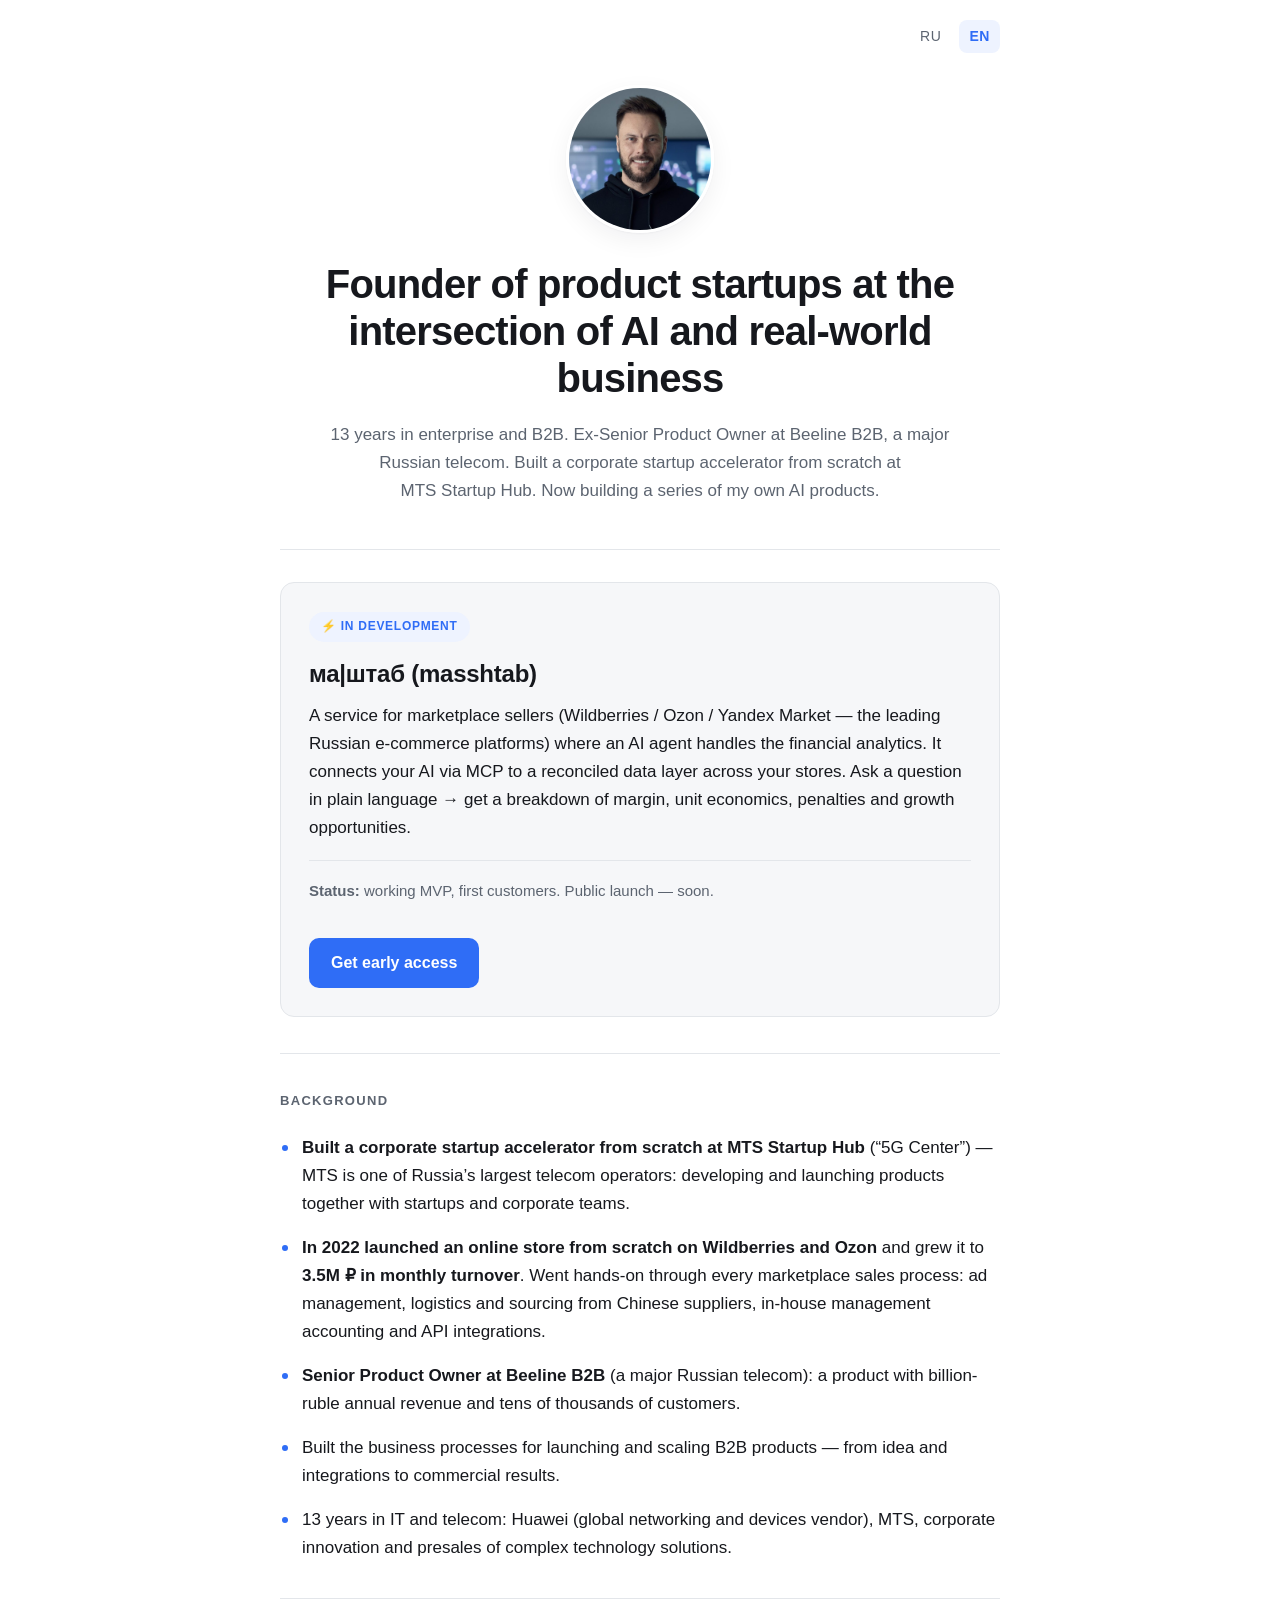
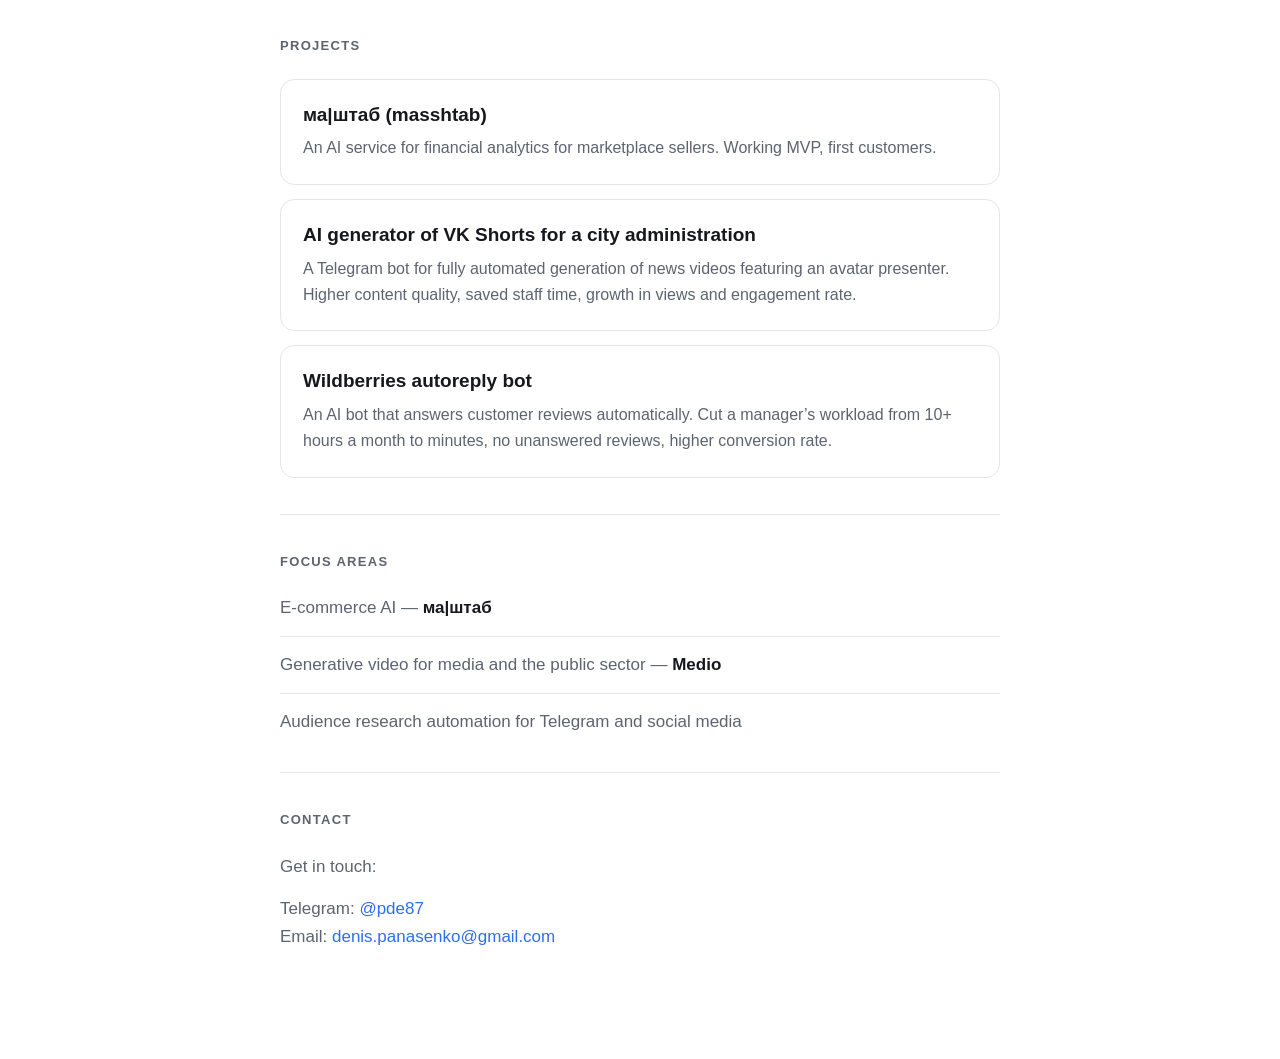
==== en/index.html @ 60e9dce1 "Переработать лендинг в имиджевый сайт фаундера ИИ-продуктов Позиционирование меняется с услуги по пр" ====
<!DOCTYPE html>
<html lang="en">
<head>
<meta charset="utf-8">
<meta name="viewport" content="width=device-width, initial-scale=1">
<title>Denis Panasenko — founder of product startups at the intersection of AI and real-world business</title>
<meta name="description" content="13 years in enterprise and B2B. Ex-Senior Product Owner at Beeline B2B, a major Russian telecom. Built a corporate startup accelerator at MTS Startup Hub. Now building a series of my own AI products.">
<link rel="canonical" href="https://dpanasenko-tech.github.io/en/">
<link rel="alternate" hreflang="ru" href="https://dpanasenko-tech.github.io/">
<link rel="alternate" hreflang="en" href="https://dpanasenko-tech.github.io/en/">
<link rel="alternate" hreflang="x-default" href="https://dpanasenko-tech.github.io/">
<meta property="og:type" content="profile">
<meta property="og:locale" content="en_US">
<meta property="og:title" content="Denis Panasenko — founder of product startups at the intersection of AI and real-world business">
<meta property="og:description" content="13 years in enterprise and B2B. Now building a series of my own AI products. Flagship — ма|штаб, AI financial analytics for marketplace sellers.">
<meta property="og:url" content="https://dpanasenko-tech.github.io/en/">
<meta property="og:image" content="https://dpanasenko-tech.github.io/assets/img/me.jpg">
<meta name="twitter:card" content="summary">
<link rel="stylesheet" href="/assets/css/style.css">
</head>
<body>
<div class="wrap">

  <nav class="lang" aria-label="Language">
    <a href="/" hreflang="ru" lang="ru">RU</a>
    <span class="is-active" aria-current="true">EN</span>
  </nav>

  <header class="hero">
    <img src="/assets/img/me.jpg" width="148" height="148" alt="Denis Panasenko">
    <h1>Founder of product startups at the intersection of AI and real-world business</h1>
    <p>13 years in enterprise and B2B. Ex-Senior Product Owner at Beeline B2B, a major Russian telecom. Built a corporate startup accelerator from scratch at MTS&nbsp;Startup&nbsp;Hub. Now building a series of my own AI products.</p>
  </header>

  <section aria-labelledby="flagship-title">
    <div class="flagship">
      <span class="badge">⚡ In development</span>
      <h3 id="flagship-title"><span lang="ru">ма|штаб</span> (masshtab)</h3>
      <p>A service for marketplace sellers (Wildberries / Ozon / Yandex Market — the leading Russian e-commerce platforms) where an AI agent handles the financial analytics. It connects your AI via MCP to a reconciled data layer across your stores. Ask a question in plain language → get a breakdown of margin, unit economics, penalties and growth opportunities.</p>
      <p class="status"><strong>Status:</strong> working MVP, first customers. Public launch — soon.</p>
      <a class="cta" href="https://t.me/pde87" rel="noopener">Get early access</a>
    </div>
  </section>

  <section aria-labelledby="background-title">
    <h2 id="background-title">Background</h2>
    <ul class="bullets">
      <li><strong>Built a corporate startup accelerator from scratch at MTS Startup Hub</strong> (“5G Center”) — MTS is one of Russia’s largest telecom operators: developing and launching products together with startups and corporate teams.</li>
      <li><strong>In 2022 launched an online store from scratch on Wildberries and Ozon</strong> and grew it to <strong>3.5M ₽ in monthly turnover</strong>. Went hands-on through every marketplace sales process: ad management, logistics and sourcing from Chinese suppliers, in-house management accounting and API integrations.</li>
      <li><strong>Senior Product Owner at Beeline B2B</strong> (a major Russian telecom): a product with billion-ruble annual revenue and tens of thousands of customers.</li>
      <li>Built the business processes for launching and scaling B2B products — from idea and integrations to commercial results.</li>
      <li>13 years in IT and telecom: Huawei (global networking and devices vendor), MTS, corporate innovation and presales of complex technology solutions.</li>
    </ul>
  </section>

  <section aria-labelledby="projects-title">
    <h2 id="projects-title">Projects</h2>
    <div class="cards">
      <article class="card">
        <h3><span lang="ru">ма|штаб</span> (masshtab)</h3>
        <p>An AI service for financial analytics for marketplace sellers. Working MVP, first customers.</p>
      </article>
      <article class="card">
        <h3>AI generator of VK Shorts for a city administration</h3>
        <p>A Telegram bot for fully automated generation of news videos featuring an avatar presenter. Higher content quality, saved staff time, growth in views and engagement rate.</p>
      </article>
      <article class="card">
        <h3>Wildberries autoreply bot</h3>
        <p>An AI bot that answers customer reviews automatically. Cut a manager’s workload from 10+ hours a month to minutes, no unanswered reviews, higher conversion rate.</p>
      </article>
    </div>
  </section>

  <section aria-labelledby="tracks-title">
    <h2 id="tracks-title">Focus areas</h2>
    <ul class="tracks">
      <li>E-commerce AI — <strong><span lang="ru">ма|штаб</span></strong></li>
      <li>Generative video for media and the public sector — <strong>Medio</strong></li>
      <li>Audience research automation for Telegram and social media</li>
    </ul>
  </section>

  <footer class="contact">
    <section aria-labelledby="contact-title">
      <h2 id="contact-title">Contact</h2>
      <p>Get in touch:</p>
      <p>Telegram: <a href="https://t.me/pde87" rel="noopener">@pde87</a><br>
         Email: <a href="mailto:denis.panasenko@gmail.com">denis.panasenko@gmail.com</a></p>
    </section>
  </footer>

</div>
</body>
</html>
---- assets/css/style.css ----
/* Био-лендинг Дениса Панасенко — единственный стилевой файл сайта. */

:root {
  --bg: #ffffff;
  --bg-soft: #f6f7f9;
  --card: #ffffff;
  --text: #16181d;
  --muted: #5c6470;
  --line: #e3e6ea;
  --accent: #2f6df6;
  --accent-soft: #eef3ff;
  --shadow: 0 1px 2px rgba(16, 24, 40, .04), 0 8px 24px rgba(16, 24, 40, .06);
  --radius: 14px;
  --maxw: 720px;
}

@media (prefers-color-scheme: dark) {
  :root {
    --bg: #0e1116;
    --bg-soft: #151a21;
    --card: #151a21;
    --text: #e8eaed;
    --muted: #9aa4b2;
    --line: #262d37;
    --accent: #6a9bff;
    --accent-soft: #17233c;
    --shadow: 0 1px 2px rgba(0, 0, 0, .3), 0 8px 24px rgba(0, 0, 0, .35);
  }
}

* { box-sizing: border-box; }

html { -webkit-text-size-adjust: 100%; }

body {
  margin: 0;
  padding: 0 20px 72px;
  background: var(--bg);
  color: var(--text);
  font: 400 17px/1.65 -apple-system, BlinkMacSystemFont, "Segoe UI", Roboto,
        "Helvetica Neue", Arial, sans-serif;
  -webkit-font-smoothing: antialiased;
}

.wrap { max-width: var(--maxw); margin: 0 auto; }

a { color: var(--accent); text-decoration: none; }
a:hover { text-decoration: underline; }

/* --- Переключатель языков --------------------------------------------- */

.lang {
  display: flex;
  justify-content: flex-end;
  gap: 8px;
  align-items: center;
  padding: 20px 0 0;
  font-size: 14px;
  letter-spacing: .04em;
}

.lang a, .lang span {
  padding: 5px 10px;
  border-radius: 8px;
  color: var(--muted);
}

.lang .is-active {
  background: var(--accent-soft);
  color: var(--accent);
  font-weight: 600;
}

.lang a:hover { background: var(--bg-soft); text-decoration: none; }

/* --- Hero -------------------------------------------------------------- */

.hero { padding: 32px 0 44px; text-align: center; }

.hero img {
  width: 148px;
  height: 148px;
  border-radius: 50%;
  object-fit: cover;
  border: 3px solid var(--card);
  box-shadow: var(--shadow);
  display: block;
  margin: 0 auto 28px;
}

h1 {
  font-size: clamp(28px, 5.2vw, 40px);
  line-height: 1.18;
  letter-spacing: -.02em;
  margin: 0 0 18px;
  font-weight: 700;
}

.hero p {
  margin: 0;
  color: var(--muted);
  font-size: 17px;
  max-width: 620px;
  margin-inline: auto;
}

/* --- Секции ------------------------------------------------------------ */

section { padding: 36px 0; border-top: 1px solid var(--line); }

h2 {
  font-size: 13px;
  text-transform: uppercase;
  letter-spacing: .1em;
  color: var(--muted);
  font-weight: 600;
  margin: 0 0 22px;
}

h3 { font-size: 19px; line-height: 1.35; margin: 0 0 8px; font-weight: 650; }

p { margin: 0 0 14px; }
p:last-child { margin-bottom: 0; }

/* --- Флагманский блок «ма|штаб» ---------------------------------------- */

.flagship {
  background: var(--bg-soft);
  border: 1px solid var(--line);
  border-radius: var(--radius);
  padding: 28px;
  margin-top: -4px;
}

.badge {
  display: inline-block;
  font-size: 12px;
  font-weight: 600;
  letter-spacing: .06em;
  text-transform: uppercase;
  color: var(--accent);
  background: var(--accent-soft);
  border-radius: 999px;
  padding: 5px 12px;
  margin-bottom: 16px;
}

.flagship h3 { font-size: 24px; letter-spacing: -.01em; margin-bottom: 12px; }

.status {
  color: var(--muted);
  font-size: 15px;
  border-top: 1px solid var(--line);
  margin-top: 18px;
  padding-top: 18px;
}

.cta {
  display: inline-block;
  margin-top: 20px;
  padding: 12px 22px;
  border-radius: 10px;
  background: var(--accent);
  color: #fff;
  font-weight: 600;
  font-size: 16px;
}

.cta:hover { text-decoration: none; opacity: .88; }

/* --- Списки ------------------------------------------------------------ */

ul { margin: 0; padding: 0; list-style: none; }

.bullets li {
  position: relative;
  padding-left: 22px;
  margin-bottom: 16px;
}

.bullets li::before {
  content: "";
  position: absolute;
  left: 2px;
  top: 11px;
  width: 6px;
  height: 6px;
  border-radius: 50%;
  background: var(--accent);
}

.bullets li:last-child { margin-bottom: 0; }

/* --- Карточки проектов ------------------------------------------------- */

.cards { display: grid; gap: 14px; }

.card {
  background: var(--card);
  border: 1px solid var(--line);
  border-radius: var(--radius);
  padding: 22px;
}

.card p { color: var(--muted); font-size: 16px; }

/* --- Направления ------------------------------------------------------- */

.tracks li {
  padding: 14px 0;
  border-bottom: 1px solid var(--line);
  color: var(--muted);
}

.tracks li:first-child { padding-top: 0; }
.tracks li:last-child { border-bottom: 0; padding-bottom: 0; }
.tracks strong { color: var(--text); }

/* --- Контакты ---------------------------------------------------------- */

.contact p { color: var(--muted); }
.contact a { font-weight: 500; }

@media (max-width: 560px) {
  body { padding: 0 18px 56px; font-size: 16px; }
  .flagship, .card { padding: 20px; }
  .hero { padding: 24px 0 36px; }
}
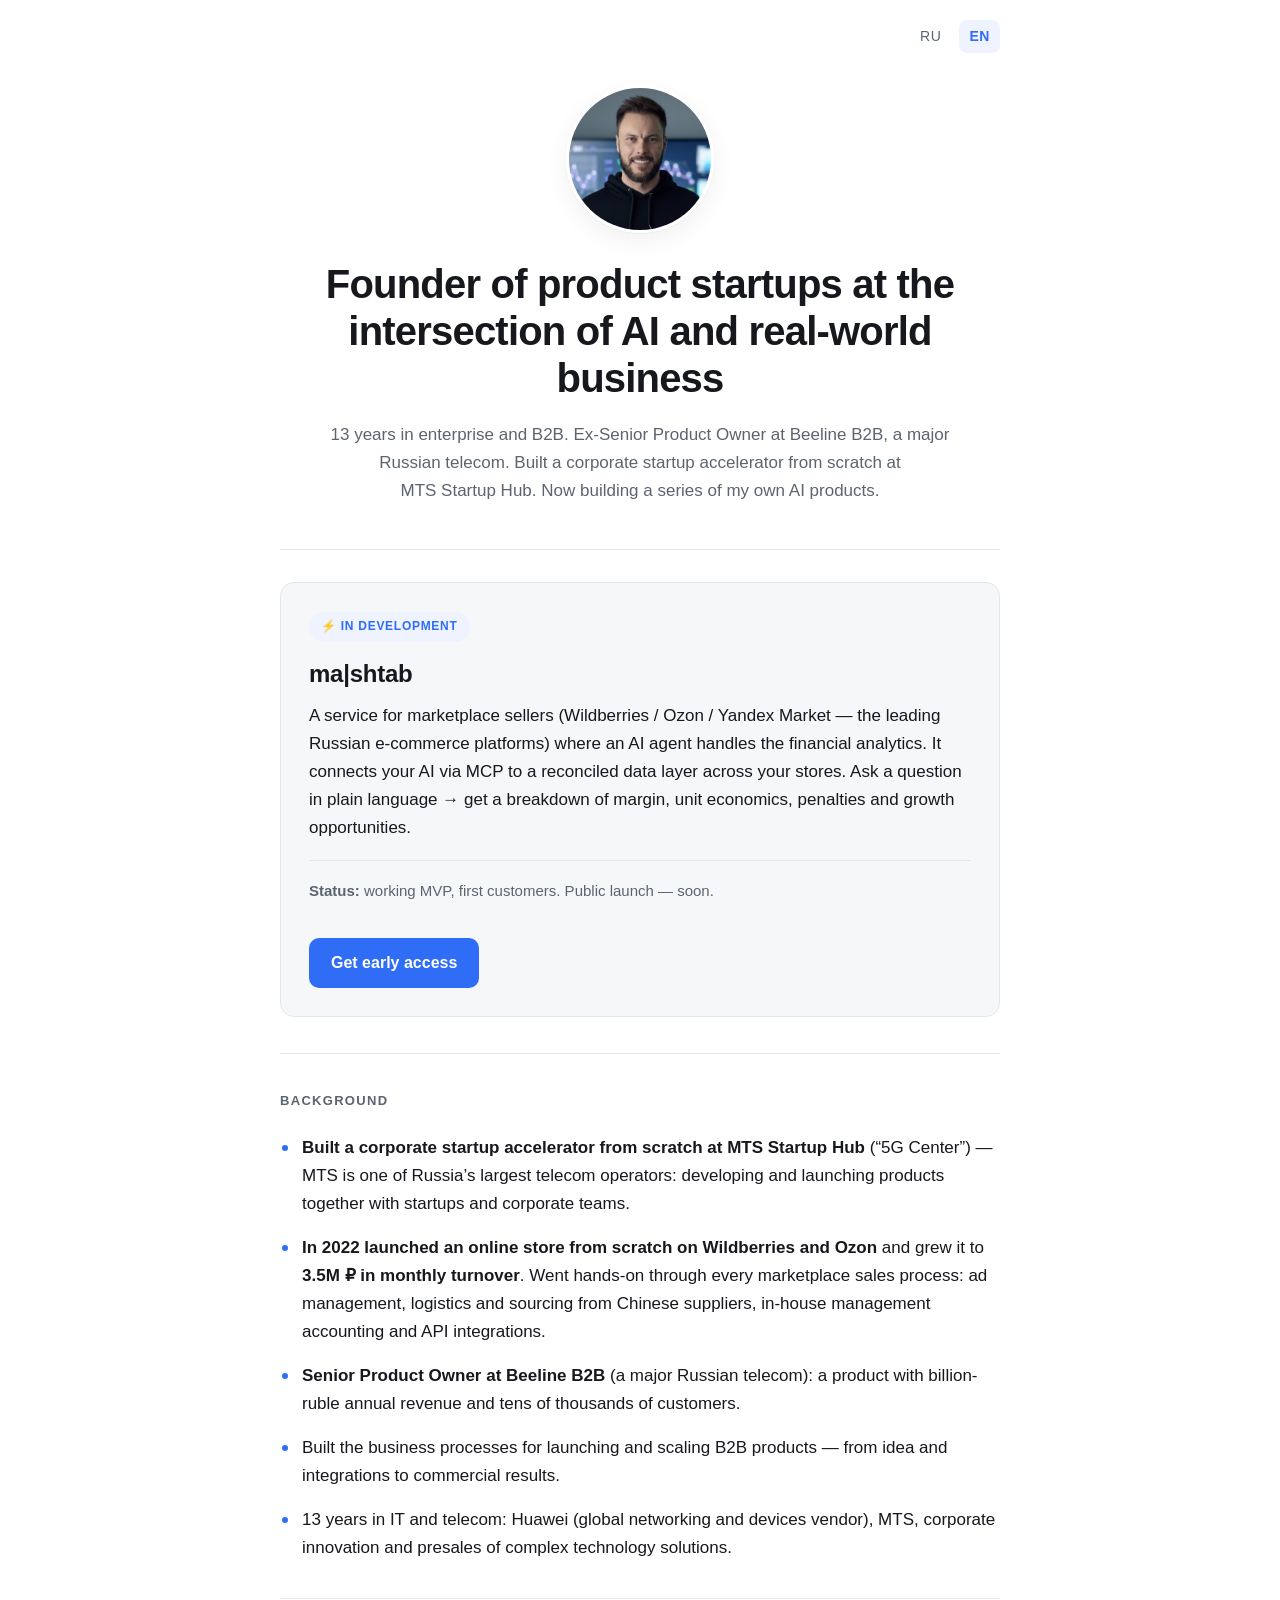
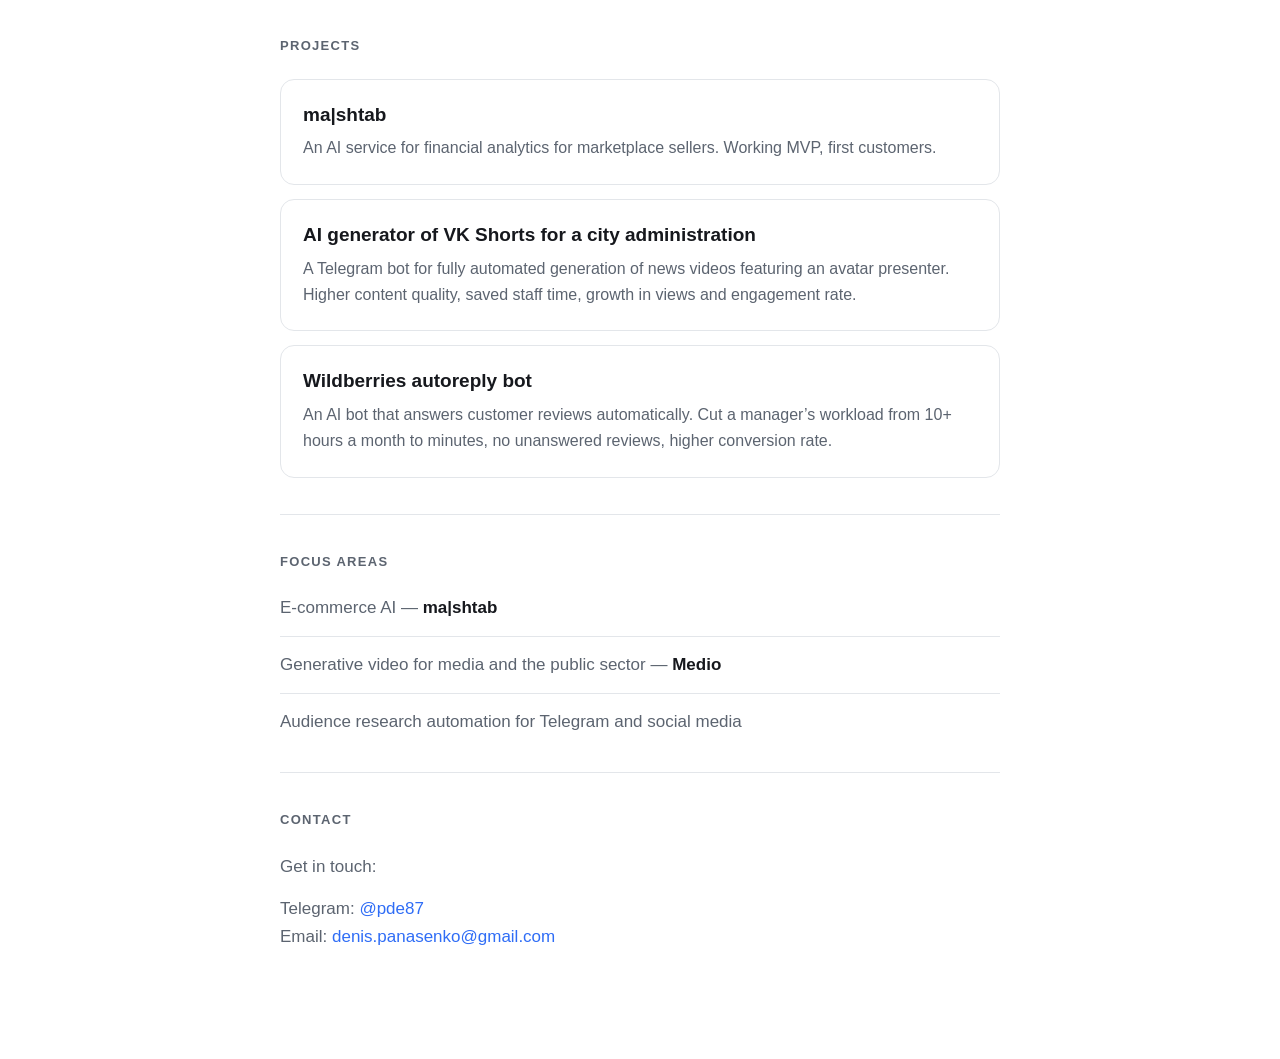
==== commit 6ca747fc: "Использовать латинское написание ma|shtab в EN-версии Кириллическое «ма|штаб» и транслитерация «mass" ====
--- a/en/index.html
+++ b/en/index.html
@@ -12,7 +12,7 @@
 <meta property="og:type" content="profile">
 <meta property="og:locale" content="en_US">
 <meta property="og:title" content="Denis Panasenko — founder of product startups at the intersection of AI and real-world business">
-<meta property="og:description" content="13 years in enterprise and B2B. Now building a series of my own AI products. Flagship — ма|штаб, AI financial analytics for marketplace sellers.">
+<meta property="og:description" content="13 years in enterprise and B2B. Now building a series of my own AI products. Flagship — ma|shtab, AI financial analytics for marketplace sellers.">
 <meta property="og:url" content="https://dpanasenko-tech.github.io/en/">
 <meta property="og:image" content="https://dpanasenko-tech.github.io/assets/img/me.jpg">
 <meta name="twitter:card" content="summary">
@@ -35,7 +35,7 @@
   <section aria-labelledby="flagship-title">
     <div class="flagship">
       <span class="badge">⚡ In development</span>
-      <h3 id="flagship-title"><span lang="ru">ма|штаб</span> (masshtab)</h3>
+      <h3 id="flagship-title">ma|shtab</h3>
       <p>A service for marketplace sellers (Wildberries / Ozon / Yandex Market — the leading Russian e-commerce platforms) where an AI agent handles the financial analytics. It connects your AI via MCP to a reconciled data layer across your stores. Ask a question in plain language → get a breakdown of margin, unit economics, penalties and growth opportunities.</p>
       <p class="status"><strong>Status:</strong> working MVP, first customers. Public launch — soon.</p>
       <a class="cta" href="https://t.me/pde87" rel="noopener">Get early access</a>
@@ -57,7 +57,7 @@
     <h2 id="projects-title">Projects</h2>
     <div class="cards">
       <article class="card">
-        <h3><span lang="ru">ма|штаб</span> (masshtab)</h3>
+        <h3>ma|shtab</h3>
         <p>An AI service for financial analytics for marketplace sellers. Working MVP, first customers.</p>
       </article>
       <article class="card">
@@ -74,7 +74,7 @@
   <section aria-labelledby="tracks-title">
     <h2 id="tracks-title">Focus areas</h2>
     <ul class="tracks">
-      <li>E-commerce AI — <strong><span lang="ru">ма|штаб</span></strong></li>
+      <li>E-commerce AI — <strong>ma|shtab</strong></li>
       <li>Generative video for media and the public sector — <strong>Medio</strong></li>
       <li>Audience research automation for Telegram and social media</li>
     </ul>
